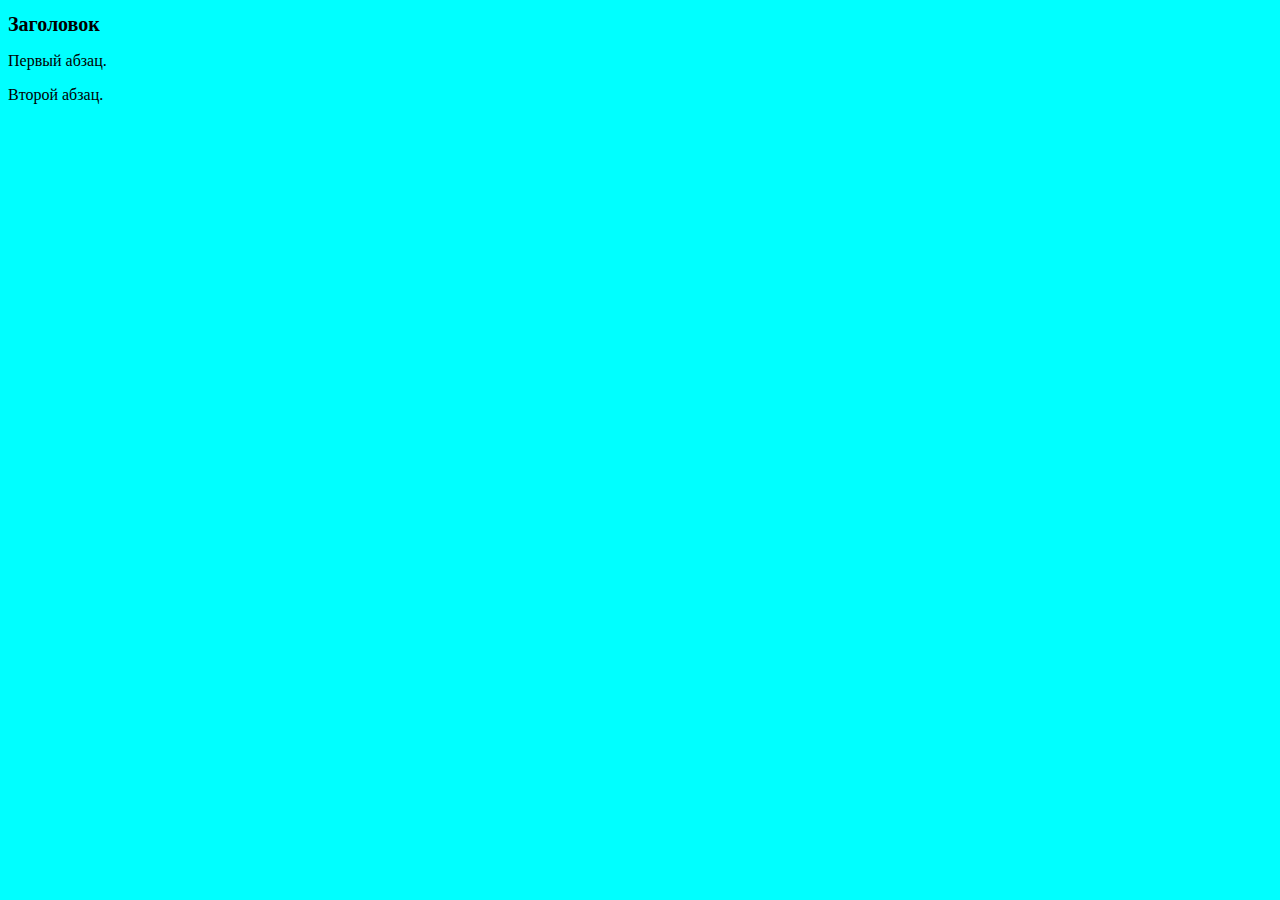
==== src/main/resources/webapp/index.html @ c6733756 "Added first classes of WebServer" ====
<!DOCTYPE HTML PUBLIC "-//W3C//DTD HTML 4.01//EN" "http://www.w3.org/TR/html4/strict.dtd">
<html>
<head>
    <meta http-equiv="Content-Type" content="text/html; charset=utf-8">
    <link rel="stylesheet" href="css/style.css">
    <link rel="icon" href="data:;base64,=">
    <title>Пример веб-страницы</title>
</head>
<body>
<h1>Заголовок</h1>
<!-- Комментарий -->
<p>Первый абзац.</p>
<p>Второй абзац.</p>
</body>
</html>
---- src/main/resources/webapp/css/style.css ----
body {
    background-color: aqua;
}

h1 {
    font-size: 20px;
}
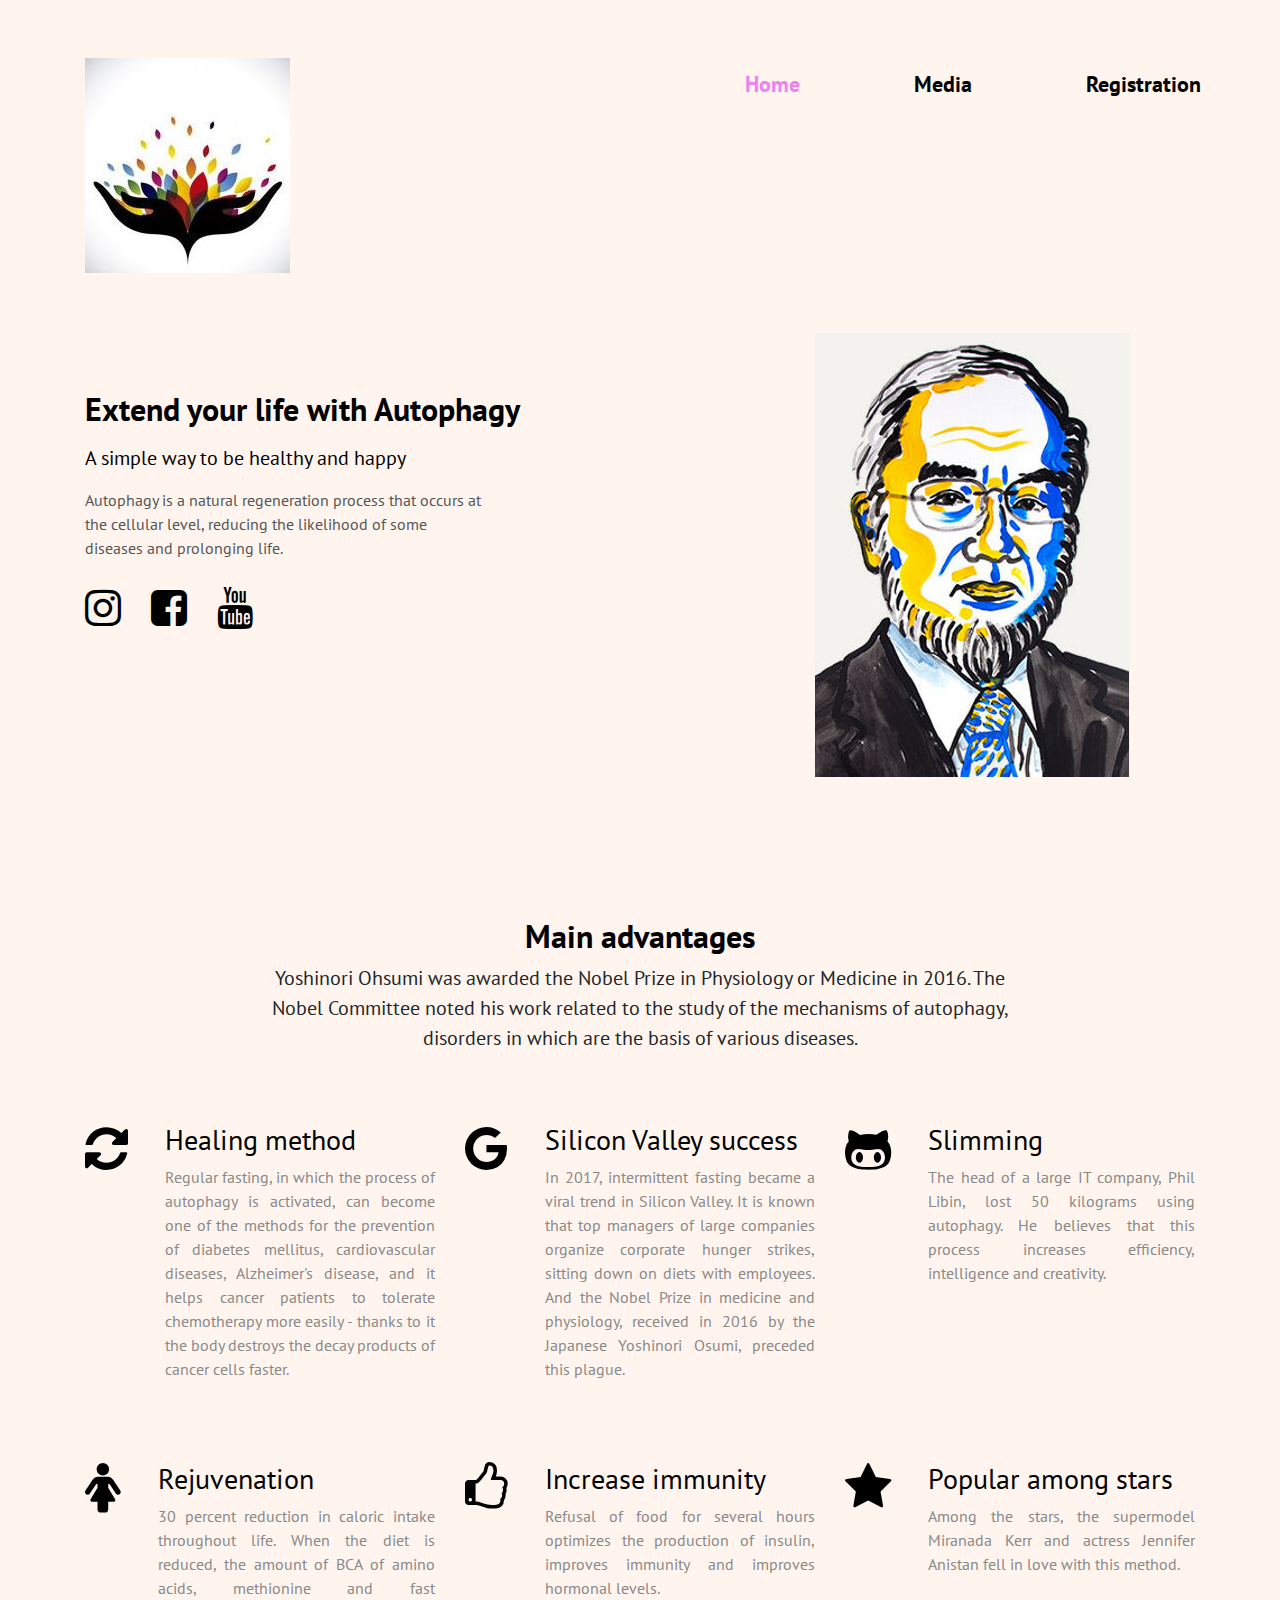
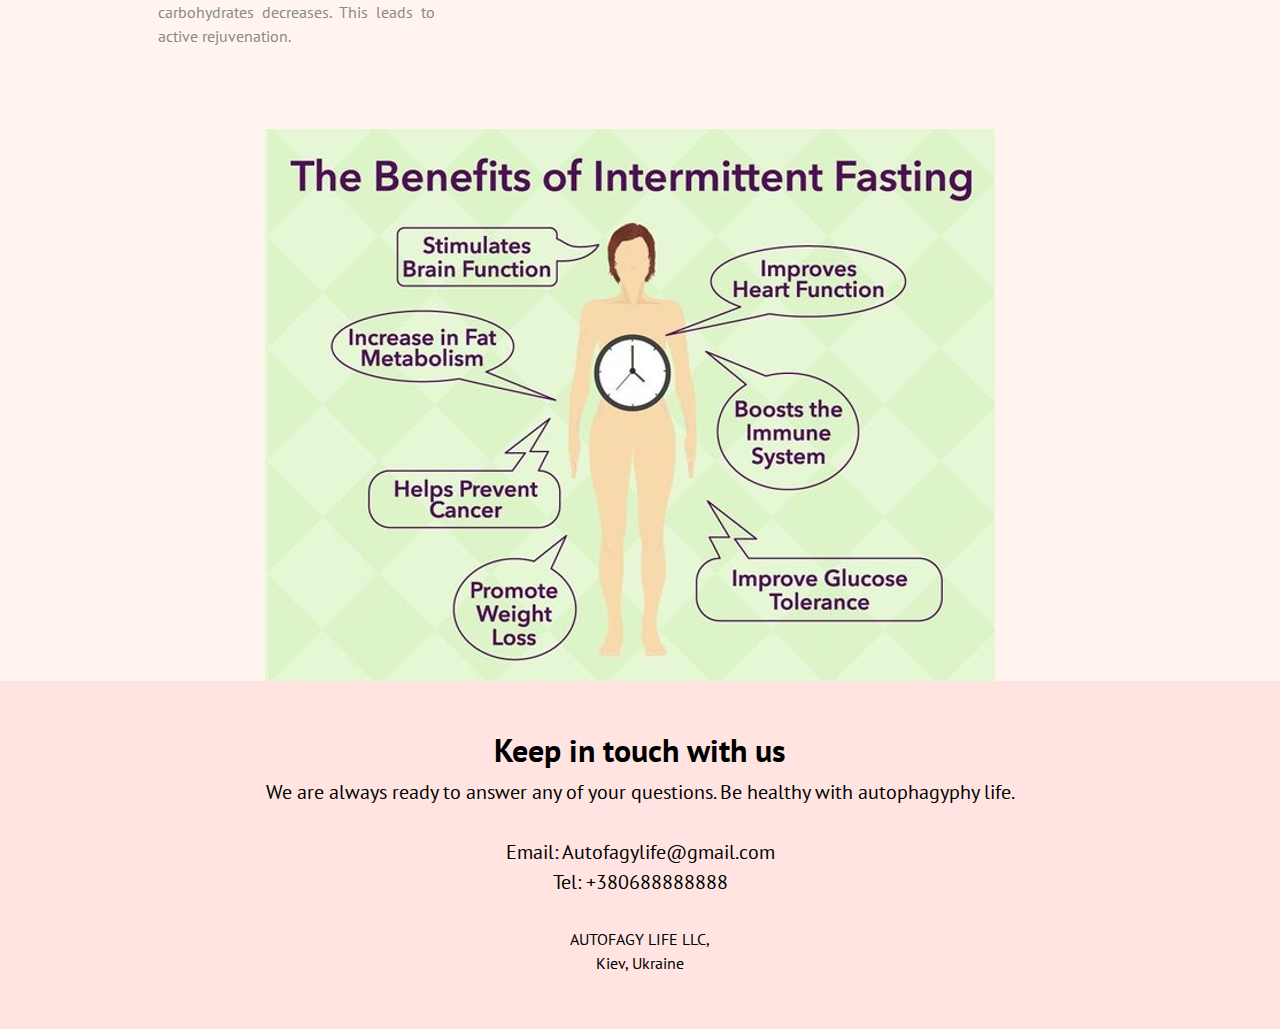
==== commit c152cf52: "Added the ability to send images from the web server to the browser." ====
--- a/src/main/resources/webapp/index.html
+++ b/src/main/resources/webapp/index.html
@@ -1,15 +1,249 @@
-<!DOCTYPE HTML PUBLIC "-//W3C//DTD HTML 4.01//EN" "http://www.w3.org/TR/html4/strict.dtd">
-<html>
+<!doctype html>
+<html lang="en">
 <head>
-    <meta http-equiv="Content-Type" content="text/html; charset=utf-8">
+    <meta charset="UTF-8">
+    <meta name="viewport"
+          content="width=device-width, user-scalable=no, initial-scale=1.0, maximum-scale=1.0, minimum-scale=1.0">
+    <meta http-equiv="X-UA-Compatible" content="ie=edge">
+    <title>Autofagy-Home</title>
+    <link href="https://fonts.googleapis.com/css2?family=PT+Sans:wght@400;700&display=swap" rel="stylesheet">
+    <link rel="stylesheet" href="css/bootstrap.min.css">
+    <link rel="stylesheet" href="https://stackpath.bootstrapcdn.com/font-awesome/4.7.0/css/font-awesome.min.css">
+    <link rel="stylesheet" href="https://cdnjs.cloudflare.com/ajax/libs/animate.css/4.0.0/animate.min.css"/>
     <link rel="stylesheet" href="css/style.css">
-    <link rel="icon" href="data:;base64,=">
-    <title>Пример веб-страницы</title>
 </head>
 <body>
-<h1>Заголовок</h1>
-<!-- Комментарий -->
-<p>Первый абзац.</p>
-<p>Второй абзац.</p>
+<header id="header" class="header">
+    <div class="container">
+        <div class="row">
+            <div class="col-lg-3">
+                <img src="img/hands.jpg" alt="Leaf" class="logo animate__animated animate__fadeInDown">
+            </div>
+            <div class="col-lg-5 ml-auto">
+                <nav>
+                    <ul class="menu d-flex justify-content-center">
+                        <li class="menu__item">
+                            <a href="index.html">
+                                <font color="#EE82EE">Home</font>
+                            </a>
+                        </li>
+                        <li class="menu__item">
+                            <a href="media.html">
+                                Media
+                            </a>
+                        </li>
+                        <li class="menu__item">
+                            <a href="form.html">
+                                Registration
+                            </a>
+                        </li>
+                    </ul>
+                </nav>
+
+            </div>
+        </div>
+        <div class="row">
+            <div class="col-lg-6">
+                <div class="offer">
+                    <h1 class="offer__title animate__animated animate__fadeInLeft">
+                        Extend your life with Autophagy
+                    </h1>
+                    <div class="offer__intro">
+                        A simple way to be healthy and happy
+                    </div>
+                    <p class="offer__text">
+                        Autophagy is a natural regeneration process that occurs at the cellular level,
+                        reducing the likelihood of some diseases and prolonging life.
+                    </p>
+                    <ul class="icons d-flex">
+                        <li class="icons__item">
+                            <a href="https://www.instagram.com/explore/tags/autofagia/">
+                                <i class="fa fa-instagram animate__animated animate__fadeInLeft"></i>
+                            </a>
+                        </li>
+                        <li class="icons__item">
+                            <a href="https://www.facebook.com/autofagianoticias">
+                                <i class="fa  fa-facebook-square animate__animated animate__fadeInUp"></i>
+                            </a>
+                        </li>
+                        <li class="icons__item">
+                            <a href="https://www.youtube.com/watch?v=rDzIbkyr5QQ">
+                                <i class="fa fa-youtube animate__animated animate__fadeInRight"></i>
+                            </a>
+                        </li>
+                    </ul>
+                </div>
+            </div>
+            <div class="col-lg-5 ml-auto">
+                <img src="img/Esinori.jpg" class="Yoshinori animate__animated animate__fadeInRight"
+                     alt="Yoshinori Ohsumi">
+            </div>
+        </div>
+    </div>
+</header>
+
+<section id="features" class="features">
+    <div class="container">
+        <div class="row">
+            <div class="col-lg-12">
+                <div class="title">
+                    <h2>
+                        Main advantages
+                    </h2>
+                    <p class="title__text">
+                        Yoshinori Ohsumi was awarded the Nobel Prize in Physiology or Medicine in 2016.
+                        The Nobel Committee noted his work related to the study of the mechanisms of autophagy,
+                        disorders in which are the basis of various diseases.
+                    </p>
+                </div>
+            </div>
+        </div>
+        <div class="row">
+            <div class="col-lg-4">
+                <div class="feature d-flex">
+                    <i class="fa fa-refresh feature__icon"></i>
+                    <div class="feature__block">
+                        <h3 class="feature__title">
+                            Healing method
+                        </h3>
+                        <p class="feature__text">
+                            Regular fasting, in which the process of
+                            autophagy is activated, can become one of the methods for the prevention of
+                            diabetes mellitus, cardiovascular diseases, Alzheimer's disease, and it helps
+                            cancer patients to tolerate chemotherapy more easily - thanks to it the body
+                            destroys the decay products of cancer cells faster.
+                        </p>
+                    </div>
+                </div>
+            </div>
+
+            <div class="col-lg-4">
+                <div class="feature d-flex">
+                    <i class="fa fa-google feature__icon"></i>
+                    <div class="feature__block">
+                        <h3 class="feature__title">
+                            Silicon Valley success
+                        </h3>
+                        <p class="feature__text">
+                            In 2017, intermittent fasting became a viral trend in Silicon Valley.
+                            It is known that top managers of large companies organize corporate hunger strikes,
+                            sitting down on diets with employees. And the Nobel Prize in medicine and physiology,
+                            received in 2016 by the Japanese Yoshinori Osumi, preceded this plague.
+                        </p>
+                    </div>
+                </div>
+            </div>
+
+            <div class="col-lg-4">
+                <div class="feature d-flex">
+                    <i class="fa fa-github-alt feature__icon"></i>
+                    <div class="feature__block">
+                        <h3 class="feature__title">
+                            Slimming
+                        </h3>
+                        <p class="feature__text">
+                            The head of a large IT company, Phil Libin, lost 50 kilograms using autophagy.
+                            He believes that this process increases efficiency, intelligence and creativity.
+                        </p>
+                    </div>
+                </div>
+            </div>
+
+            <div class="col-lg-4">
+                <div class="feature d-flex">
+                    <i class="fa fa-female feature__icon"></i>
+                    <div class="feature__block">
+                        <h3 class="feature__title">
+                            Rejuvenation
+                        </h3>
+                        <p class="feature__text">
+                            30 percent reduction in caloric intake throughout life.
+                            When the diet is reduced, the amount of BCA of amino acids,
+                            methionine and fast carbohydrates decreases. This leads to active rejuvenation.
+                        </p>
+                    </div>
+                </div>
+            </div>
+
+            <div class="col-lg-4">
+                <div class="feature d-flex">
+                    <i class="fa fa-thumbs-o-up feature__icon"></i>
+                    <div class="feature__block">
+                        <h3 class="feature__title">
+                            Increase immunity
+                        </h3>
+                        <p class="feature__text">
+                            Refusal of food for several hours optimizes the production of insulin,
+                            improves immunity and improves hormonal levels.
+                        </p>
+                    </div>
+                </div>
+            </div>
+
+            <div class="col-lg-4">
+                <div class="feature d-flex">
+                    <i class="fa fa-star feature__icon"></i>
+                    <div class="feature__block">
+                        <h3 class="feature__title">
+                            Popular among stars
+                        </h3>
+                        <p class="feature__text">
+                            Among the stars, the supermodel Miranada Kerr and actress
+                            Jennifer Anistan fell in love with this method.
+                        </p>
+                    </div>
+                </div>
+            </div>
+        </div>
+
+        <div class="row">
+            <div class="col-lg">
+                <div class="benefits mx-auto">
+                    <img src="img/intermittent-fasting.jpg" class="animate__animated animate__fadeInUp"
+                         alt="Benefits">
+                </div>
+            </div>
+        </div>
+    </div>
+</section>
+
+<section id="touch" class="touch">
+    <div class="container">
+        <div class="row">
+            <div class="col-lg-12">
+                <div class="title-3">
+                    <h2 class="black">
+                        Keep in touch with us
+                    </h2>
+                    <p class="title__text black">
+                        We are always ready to answer any of your questions. Be healthy with autophagyphy life.
+                    </p>
+                </div>
+            </div>
+        </div>
+        <div class="row">
+            <div class="col-md-12">
+                <div class="contacts">
+                    Email: Autofagylife@gmail.com
+                    Tel: +380688888888
+                </div>
+            </div>
+        </div>
+    </div>
+</section>
+
+<footer id="footer" class="footer">
+    <div class="container">
+        <div class="row">
+            <div class="col-md-12">
+                <div class="credits">
+                    AUTOFAGY LIFE LLC,<br>
+                    Kiev, Ukraine
+                </div>
+            </div>
+        </div>
+    </div>
+</footer>
+
 </body>
 </html>--- a/src/main/resources/webapp/css/style.css
+++ b/src/main/resources/webapp/css/style.css
@@ -1,7 +1,304 @@
+/*Specification*/
+
 body {
-    background-color: aqua;
-}
-
-h1 {
-    font-size: 20px;
+    font-family: 'PT Sans', sans-serif;
+}
+
+ul, li {
+    display: block;
+    padding: 0;
+    margin: 0;
+}
+
+h1, h2, h3, h4, h5 {
+    font-weight: 700;
+    color: #000000;
+}
+
+h2 {
+    text-align: center;
+}
+
+h3 {
+    font-weight: 400;
+}
+
+.title {
+    padding-top: 100px;
+    padding-bottom: 70px;
+    text-align: center;
+}
+
+.title__text {
+    font-size: 20px;
+    width: 780px;
+    margin: 0 auto;
+}
+
+.black {
+    color: #000000;
+}
+
+/*First screen*/
+.header {
+    background-color: #FFF5EE;
+    color: #010101;
+    padding-top: 58px;
+    padding-bottom: 40px;
+}
+
+.menu {
+    margin-top: 10px;
+
+}
+
+.menu__item {
+    margin: 0 57px;
+}
+
+.menu__item a {
+    font-size: 22px;
+    font-weight: 700;
+    color: #000000;
+}
+
+.menu__item a:hover {
+    text-decoration: none;
+    color: #EE82EE;
+}
+
+.offer {
+    margin-top: 117px;
+}
+
+.offer__title {
+    font-size: 32px;
+    margin-bottom: 15px;
+}
+
+.offer__intro {
+    font-size: 20px;
+}
+
+.offer__text {
+    font-size: 16px;
+    margin-top: 15px;
+    color: #555555;
+    width: 400px;
+}
+
+.icons__item {
+    margin-right: 30px;
+}
+
+.icons__item a {
+    color: #000000;
+    font-size: 42px;
+    transition: all 0.3s ease;
+}
+
+.icons__item a:hover {
+    text-decoration: none;
+    color: #EE82EE;
+}
+
+.Yoshinori {
+    display: block;
+    margin: 60px auto 0;
+}
+
+.registration-field {
+    text-align: left;
+    color: #0b2e13;
+    font-size: 20px;
+    margin-top: 20px;
+}
+
+.message-form {
+    margin-top: 20px;
+    font-size: 20px;
+    text-align: left;
+}
+
+.radio-buttons {
+    margin-top: 20px;
+}
+
+.media__title {
+    font-size: 32px;
+    margin-bottom: 15px;
+}
+
+.media__text {
+    font-size: 24px;
+    margin-top: 15px;
+    color: #555555;
+    text-align: justify;
+}
+
+.media__left {
+    font-size: 24px;
+    margin-top: 10px;
+    color: #555555;
+    text-align: justify;
+}
+
+.degradation {
+    margin-top: 25px;
+}
+
+.image {
+    margin: 10px;
+}
+
+/*Second screen*/
+.features {
+    background-color: #FFF5EE;
+}
+
+.feature {
+    margin-bottom: 65px;
+}
+
+.feature__icon {
+    font-size: 50px;
+    margin-right: 37px;
+    color: #000000;
+}
+
+.feature__text {
+    color: #898989;
+    text-align: justify;
+}
+
+.second__screen, .third__screen, .fourth__screen, .fifth__screen, .sixth__screen {
+    background-color: #FFF5EE;
+    color: #010101;
+}
+
+.benefits {
+    display: block;
+    padding-left: 180px;
+}
+
+/*Third screen*/
+.touch {
+    background: #FFE4E1;
+    color: #ffffff;
+}
+
+.title-3 {
+    padding-top: 50px;
+    padding-bottom: 30px;
+    text-align: center;
+}
+
+.form__input {
+    background: #ffffff;
+    font-size: 16px;
+    font-family: 'PT Sans', sans-serif;
+    border-radius: 5px;
+    width: 580px;
+    margin-right: 21px;
+    border: 0;
+    padding: 14px 0 14px 23px;
+    outline: none;
+}
+
+.form__btn {
+    font-family: 'PT Sans', sans-serif;
+    background: #EE82EE;
+    color: #000000;
+    text-transform: uppercase;
+    font-size: 16px;
+    font-weight: 700;
+    border-radius: 5px;
+    width: 126px;
+    border: 0;
+    padding: 14px 0;
+    cursor: pointer;
+}
+
+.contacts {
+    color: #000000;
+    font-size: 20px;
+    text-align: center;
+    width: 300px;
+    margin: 0 auto;
+}
+
+/*Footer*/
+
+.footer {
+    background: #FFE4E1;
+    padding: 30px 0 54px;
+}
+
+.credits {
+    color: #000000;
+    font-size: 16px;
+    text-align: center;
+    width: 160px;
+    margin: 0 auto;
+}
+
+/*Media requests*/
+@media screen and (max-width: 992px) {
+    .logo {
+        display: block;
+        margin: 0 auto 30px;
+    }
+
+    .offer {
+        text-align: center;
+    }
+
+    .offer__text {
+        margin: 0 auto;
+        width: auto;
+    }
+
+    .icons {
+        justify-content: center;
+    }
+
+    .icons__item:nth-child(3) {
+        margin-right: 0;
+    }
+
+    .form__input {
+        margin-right: 0;
+        width: 100%;
+    }
+
+    .form__btn {
+        margin-top: 20px;
+        width: 100%;
+    }
+
+    .title__text {
+        width: auto;
+    }
+}
+
+@media screen and (max-width: 768px) {
+.message-form{
+    display: block;
+    margin: 0 auto;
+}
+}
+
+@media screen and (max-width: 576px) {
+    .Yoshinori {
+        width: 100%;
+    }
+
+    .menu {
+        flex-direction: column;
+    }
+
+    .menu__item {
+        text-align: center;
+        margin-bottom: 10px;
+    }
 }